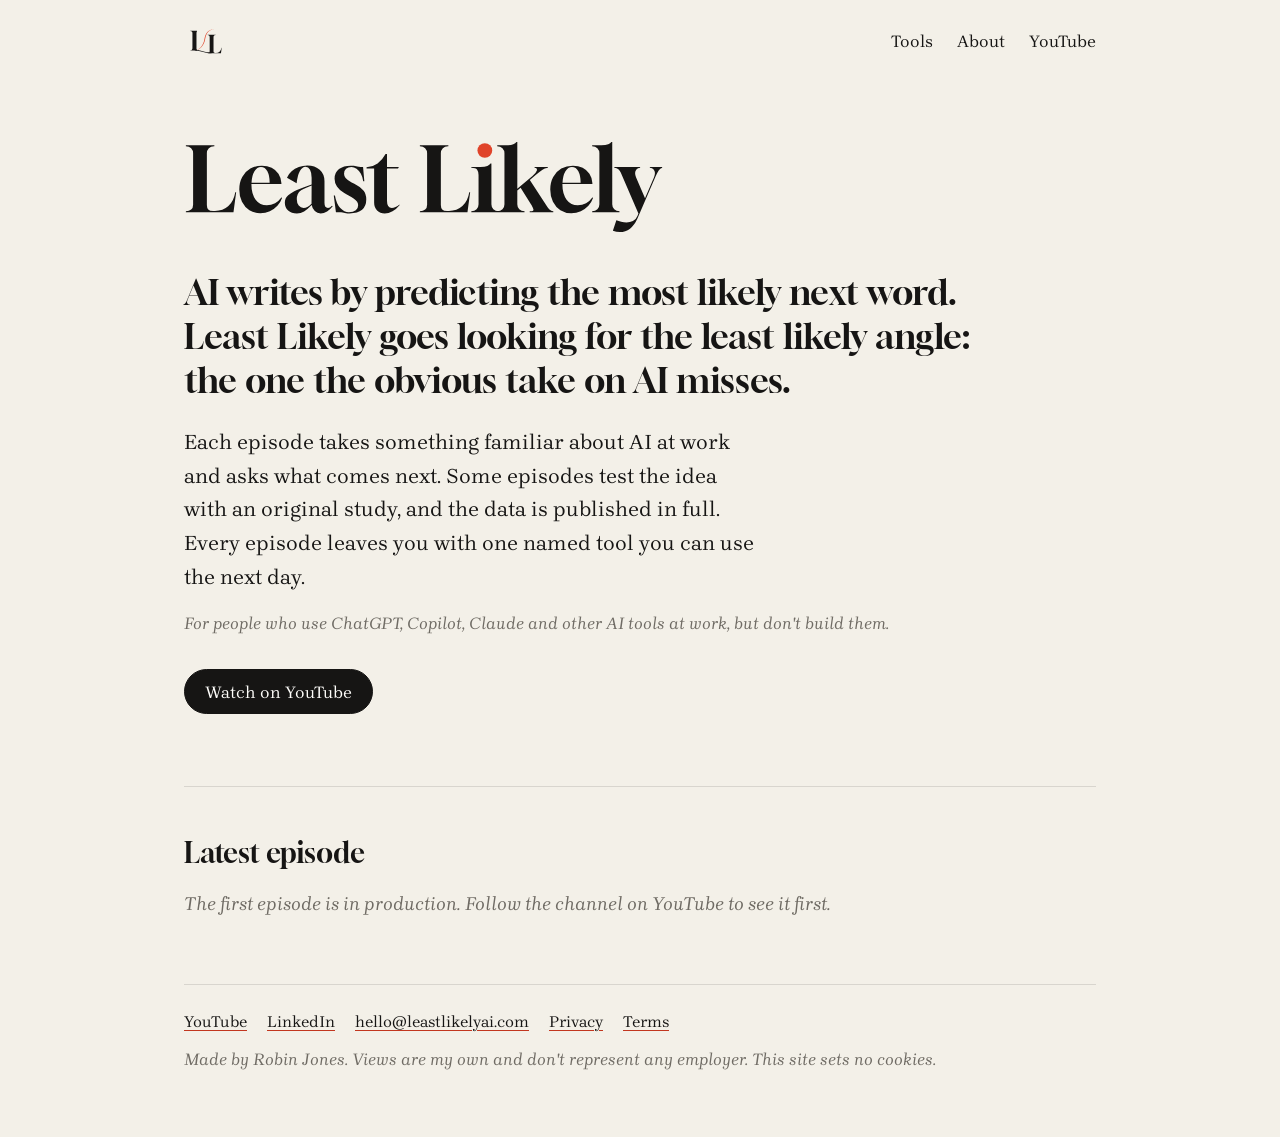
==== index.html @ 13ab7eea "Deploy 2026-11-01 20:02" ====
<!doctype html>
<html lang="en-GB">
<head>
<meta charset="utf-8">
<meta name="viewport" content="width=device-width, initial-scale=1">
<title>Least Likely</title>
<meta name="description" content="Second-order takes on AI at work, from the YouTube channel Least Likely. Original studies, published data, and one named tool per episode.">
<link rel="canonical" href="https://leastlikelyai.com/">
<meta property="og:type" content="website">
<meta property="og:site_name" content="Least Likely">
<meta property="og:title" content="Least Likely">
<meta property="og:description" content="Second-order takes on AI at work, from the YouTube channel Least Likely. Original studies, published data, and one named tool per episode.">
<meta property="og:url" content="https://leastlikelyai.com/">
<meta property="og:image" content="https://leastlikelyai.com/assets/social-card.png">
<meta property="og:image:width" content="1200">
<meta property="og:image:height" content="630">
<meta name="twitter:card" content="summary_large_image">
<meta name="theme-color" content="#F3F0E8">
<link rel="icon" href="/assets/favicon.svg" type="image/svg+xml">
<link rel="icon" href="/assets/favicon-32.png" sizes="32x32" type="image/png">
<link rel="apple-touch-icon" href="/assets/apple-touch-icon.png">
<link rel="preload" href="/assets/fonts/brygada.woff" as="font" type="font/woff" crossorigin>
<link rel="stylesheet" href="/assets/style.css?v=2395149f">
</head>
<body>
<div class="wrap">
<header class="site-head">
  <a class="mark" href="/" aria-label="Least Likely: home"><img src="/assets/monogram.svg" alt="" width="44" height="44"></a>
  <nav aria-label="Main">
    <a href="/tools/">Tools</a>
    <a href="/about/">About</a>
    <a href="https://www.youtube.com/@LeastLikelyai">YouTube</a>
  </nav>
</header>
<main>
<section class="hero">
  <h1><img src="/assets/wordmark.svg" alt="Least Likely" width="1075" height="211"></h1>
  <p class="keyline">AI writes by predicting the most likely next word. Least Likely goes looking for the least likely angle: the one the obvious take on AI misses.</p>
  <p class="lede">Each episode takes something familiar about AI at work and asks what comes next. Some episodes test the idea with an original study, and the data is published in full. Every episode leaves you with one named tool you can use the next day.</p>
  <p class="caption">For people who use ChatGPT, Copilot, Claude and other AI tools at work, but don&#x27;t build them.</p>
  <p class="actions"><a class="btn primary" href="https://www.youtube.com/@LeastLikelyai">Watch on YouTube</a></p>
</section>
<section class="section">
  <h2>Latest episode</h2>
  <p class="empty">The first episode is in production. Follow the channel on YouTube to see it first.</p>
</section>
</main>
<footer class="site-foot">
  <p class="links"><a href="https://www.youtube.com/@LeastLikelyai">YouTube</a> <a href="https://www.linkedin.com/in/robin-jones-3b584816">LinkedIn</a> <a href="mailto:hello@leastlikelyai.com">hello@leastlikelyai.com</a> <a href="/privacy/">Privacy</a> <a href="/terms/">Terms</a></p>
  <p class="caption">Made by Robin Jones. Views are my own and don&#x27;t represent any employer. This site sets no cookies.</p>
</footer>
</div>

</body>
</html>
---- assets/style.css ----
/* Least Likely website. Tokens from brand/style-guide v0.2.md:
   C1 ground, C2 page, C3 ink, C4 machine ink, C5 muted, C7 accent (deep, for small marks).
   T1 Brygada 1918 (human voice), T2 Gloock (key line, titles), T3 Martian Mono at 87.5% width (machine voice),
   T6 Brygada italic sentence-case captions. The accent is for 'notice this' only: link underlines and focus. */

@font-face { font-family: "Gloock"; src: url("fonts/gloock.woff") format("woff"); font-display: swap; }
@font-face { font-family: "Brygada 1918"; src: url("fonts/brygada.woff") format("woff"); font-weight: 400 700; font-display: swap; }
@font-face { font-family: "Brygada 1918"; src: url("fonts/brygada-italic.woff") format("woff"); font-style: italic; font-weight: 400 700; font-display: swap; }
@font-face { font-family: "Martian Mono"; src: url("fonts/martian-mono.woff") format("woff"); font-weight: 100 800; font-stretch: 75% 112.5%; font-display: swap; }

:root {
  --ground: #F3F0E8;
  --page: #FFFEFB;
  --ink: #161514;
  --machine: #3A3936;
  --muted: #6F6B64;
  --accent-deep: #C2361F;
  --rule: rgba(22, 21, 20, 0.12);
  --serif: "Brygada 1918", Georgia, serif;
  --display: "Gloock", Georgia, serif;
  --mono: "Martian Mono", ui-monospace, monospace;
  --measure: 36rem;
}

* { box-sizing: border-box; }
html { background: var(--ground); color: var(--ink); -webkit-text-size-adjust: 100%; }
body { margin: 0; font: 400 1.1875rem/1.6 var(--serif); }
img { max-width: 100%; }

a { color: inherit; text-decoration-color: var(--accent-deep); text-decoration-thickness: 1px; text-underline-offset: 0.18em; }
a:hover { text-decoration-thickness: 2px; }
:focus-visible { outline: 2px solid var(--accent-deep); outline-offset: 3px; }

.wrap { max-width: 60rem; margin: 0 auto; padding: 0 1.5rem; }

/* Header and footer */
.site-head { display: flex; align-items: center; justify-content: space-between; padding: 1.25rem 0; }
.site-head .mark img { display: block; width: 44px; height: 44px; }
.site-head nav { display: flex; gap: 1.5rem; font-size: 1.0625rem; }
.site-head nav a { text-decoration: none; }
.site-head nav a:hover, .site-head nav a[aria-current="page"] { text-decoration: underline; text-decoration-color: var(--accent-deep); }

.site-foot { border-top: 1px solid var(--rule); margin-top: 4rem; padding: 1.5rem 0 3rem; font-size: 1rem; }
.site-foot .links { display: flex; flex-wrap: wrap; gap: 0.5rem 1.25rem; margin: 0 0 0.75rem; }

main { padding: 1rem 0 0; }

/* Type roles */
h1, h2, h3 { font-family: var(--display); font-weight: 400; }
h2 { font-size: 1.75rem; line-height: 1.25; margin: 2.5rem 0 0.75rem; }
.keyline { font: 400 clamp(1.5rem, 3.4vw, 2.2rem)/1.25 var(--display); max-width: 24em; margin: 0 0 1.5rem; }
.lede { font-size: 1.3125rem; max-width: var(--measure); margin: 0 0 1rem; }
.caption { font-style: italic; color: var(--muted); font-size: 1.0625rem; margin: 0 0 1rem; }
.empty { font-style: italic; color: var(--muted); }

/* Home */
.hero { padding: 2.5rem 0 1rem; }
.hero h1 { margin: 0 0 2.25rem; }
.hero h1 img { display: block; width: min(30rem, 100%); height: auto; }

.actions { display: flex; flex-wrap: wrap; gap: 0.75rem; margin: 2rem 0 0; }
.btn { display: inline-block; padding: 0.7rem 1.25rem; border: 1.5px solid var(--ink); border-radius: 999px; font-size: 1.0625rem; line-height: 1.2; text-decoration: none; }
.btn:hover { background: var(--page); }
.btn.primary { background: var(--ink); color: var(--page); }
.btn.primary:hover { background: var(--machine); }

.section { border-top: 1px solid var(--rule); margin-top: 3.5rem; padding-top: 0.5rem; }

.episode-card { display: grid; gap: 1.25rem; }
@media (min-width: 44rem) { .episode-card { grid-template-columns: 1.2fr 1fr; align-items: center; } }
.episode-card h3 { font-size: 1.6rem; line-height: 1.2; margin: 0 0 0.5rem; }
.thumb { display: block; aspect-ratio: 16 / 9; overflow: hidden; border: 1px solid var(--rule); border-radius: 6px; background: var(--page); }
.thumb img { display: block; width: 100%; height: 100%; object-fit: cover; }

/* Prose pages (About, episodes) */
.prose { max-width: var(--measure); }
.prose h1 { font-size: clamp(2.25rem, 5vw, 3.25rem); line-height: 1.1; margin: 1.5rem 0 1.5rem; }
.prose ul, .prose ol { padding-left: 1.25rem; }
.prose li { margin: 0.35rem 0; }

/* Tool cards: the machine voice on a page */
.tool { margin: 2rem 0 2.5rem; }
.tool h2 { margin-top: 0; }
.card { background: var(--page); border: 1px solid var(--rule); border-radius: 6px; padding: 1.25rem 1.25rem 1rem; }
.card pre { margin: 0; white-space: pre-wrap; font: 400 0.9375rem/1.65 var(--mono); font-stretch: 87.5%; color: var(--machine); }
button.copy { margin-top: 0.9rem; padding: 0.4rem 0.95rem; border: 1.5px solid var(--ink); border-radius: 999px; background: var(--page); color: var(--ink); font: 400 0.9375rem/1.2 var(--serif); cursor: pointer; }
button.copy:hover { background: var(--ground); }

@media (max-width: 30rem) {
  body { font-size: 1.125rem; }
  .site-head nav { gap: 1rem; }
  .lede { font-size: 1.1875rem; }
}
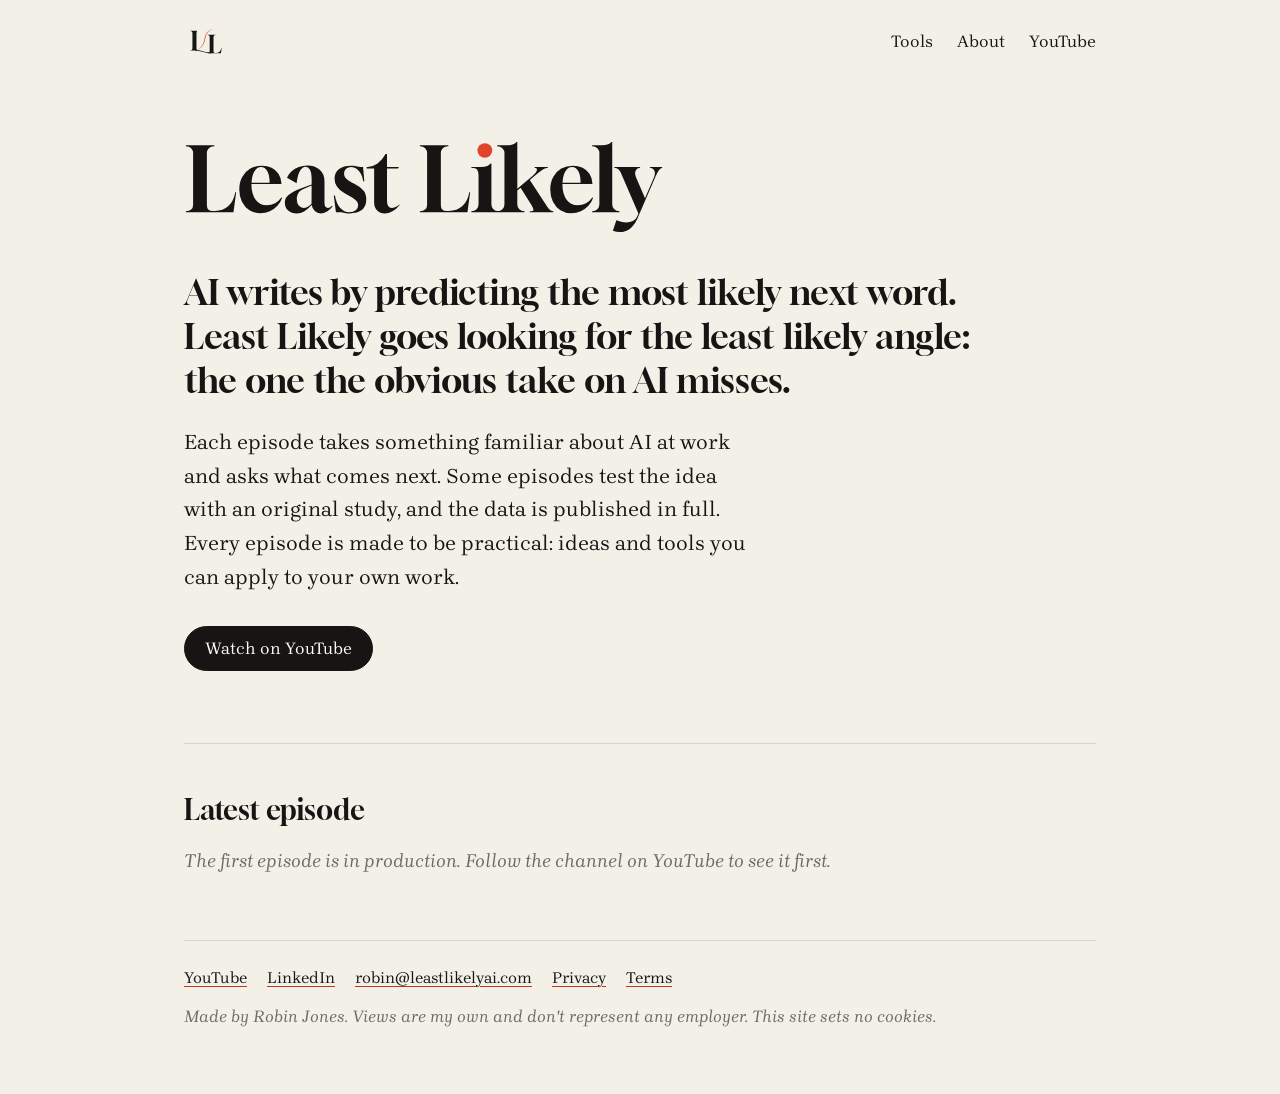
==== commit 21343b70: "Deploy 2026-11-03 09:28" ====
--- a/index.html
+++ b/index.html
@@ -4,12 +4,12 @@
 <meta charset="utf-8">
 <meta name="viewport" content="width=device-width, initial-scale=1">
 <title>Least Likely</title>
-<meta name="description" content="Second-order takes on AI at work, from the YouTube channel Least Likely. Original studies, published data, and one named tool per episode.">
+<meta name="description" content="Second-order takes on AI at work, from the YouTube channel Least Likely. Original studies, published data, and practical tools for real work.">
 <link rel="canonical" href="https://leastlikelyai.com/">
 <meta property="og:type" content="website">
 <meta property="og:site_name" content="Least Likely">
 <meta property="og:title" content="Least Likely">
-<meta property="og:description" content="Second-order takes on AI at work, from the YouTube channel Least Likely. Original studies, published data, and one named tool per episode.">
+<meta property="og:description" content="Second-order takes on AI at work, from the YouTube channel Least Likely. Original studies, published data, and practical tools for real work.">
 <meta property="og:url" content="https://leastlikelyai.com/">
 <meta property="og:image" content="https://leastlikelyai.com/assets/social-card.png">
 <meta property="og:image:width" content="1200">
@@ -20,7 +20,7 @@
 <link rel="icon" href="/assets/favicon-32.png" sizes="32x32" type="image/png">
 <link rel="apple-touch-icon" href="/assets/apple-touch-icon.png">
 <link rel="preload" href="/assets/fonts/brygada.woff" as="font" type="font/woff" crossorigin>
-<link rel="stylesheet" href="/assets/style.css?v=2395149f">
+<link rel="stylesheet" href="/assets/style.css?v=8d573629">
 </head>
 <body>
 <div class="wrap">
@@ -36,8 +36,8 @@
 <section class="hero">
   <h1><img src="/assets/wordmark.svg" alt="Least Likely" width="1075" height="211"></h1>
   <p class="keyline">AI writes by predicting the most likely next word. Least Likely goes looking for the least likely angle: the one the obvious take on AI misses.</p>
-  <p class="lede">Each episode takes something familiar about AI at work and asks what comes next. Some episodes test the idea with an original study, and the data is published in full. Every episode leaves you with one named tool you can use the next day.</p>
-  <p class="caption">For people who use ChatGPT, Copilot, Claude and other AI tools at work, but don&#x27;t build them.</p>
+  <p class="lede">Each episode takes something familiar about AI at work and asks what comes next. Some episodes test the idea with an original study, and the data is published in full. Every episode is made to be practical: ideas and tools you can apply to your own work.</p>
+  
   <p class="actions"><a class="btn primary" href="https://www.youtube.com/@LeastLikelyai">Watch on YouTube</a></p>
 </section>
 <section class="section">
@@ -46,7 +46,7 @@
 </section>
 </main>
 <footer class="site-foot">
-  <p class="links"><a href="https://www.youtube.com/@LeastLikelyai">YouTube</a> <a href="https://www.linkedin.com/in/robin-jones-3b584816">LinkedIn</a> <a href="mailto:hello@leastlikelyai.com">hello@leastlikelyai.com</a> <a href="/privacy/">Privacy</a> <a href="/terms/">Terms</a></p>
+  <p class="links"><a href="https://www.youtube.com/@LeastLikelyai">YouTube</a> <a href="https://www.linkedin.com/in/robin-jones-3b584816">LinkedIn</a> <a href="mailto:robin@leastlikelyai.com">robin@leastlikelyai.com</a> <a href="/privacy/">Privacy</a> <a href="/terms/">Terms</a></p>
   <p class="caption">Made by Robin Jones. Views are my own and don&#x27;t represent any employer. This site sets no cookies.</p>
 </footer>
 </div>
--- a/assets/style.css
+++ b/assets/style.css
@@ -77,6 +77,7 @@
 .prose h1 { font-size: clamp(2.25rem, 5vw, 3.25rem); line-height: 1.1; margin: 1.5rem 0 1.5rem; }
 .prose ul, .prose ol { padding-left: 1.25rem; }
 .prose li { margin: 0.35rem 0; }
+.prose a, .prose li, .card pre { overflow-wrap: anywhere; }   /* long source URLs mustn't widen the page on phones */
 
 /* Tool cards: the machine voice on a page */
 .tool { margin: 2rem 0 2.5rem; }
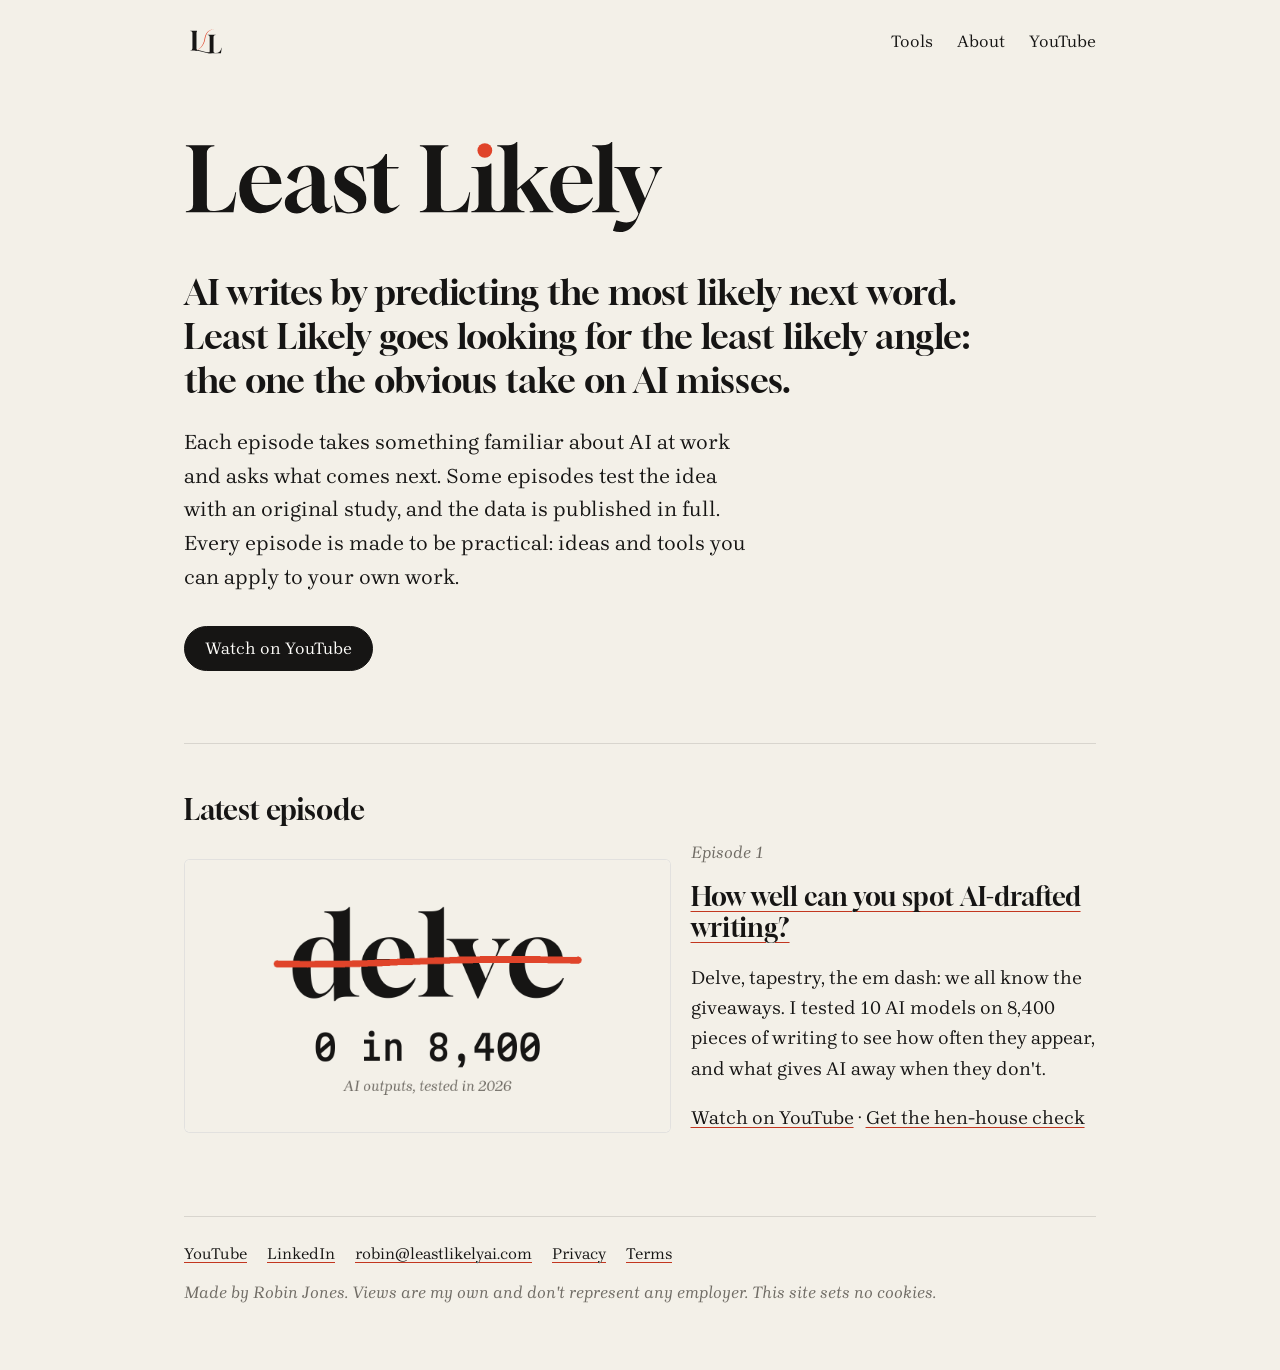
==== commit 74010c0f: "Deploy 2026-11-05 09:51" ====
--- a/index.html
+++ b/index.html
@@ -42,7 +42,15 @@
 </section>
 <section class="section">
   <h2>Latest episode</h2>
-  <p class="empty">The first episode is in production. Follow the channel on YouTube to see it first.</p>
+  <div class="episode-card">
+  <a class="thumb" href="https://www.youtube.com/watch?v=9wxGKG9DuJ0"><img src="/assets/thumbs/ep01.png" alt="" loading="lazy"></a>
+  <div>
+    <p class="caption">Episode 1</p>
+    <h3><a href="/episodes/ep01/">How well can you spot AI-drafted writing?</a></h3>
+    <p>Delve, tapestry, the em dash: we all know the giveaways. I tested 10 AI models on 8,400 pieces of writing to see how often they appear, and what gives AI away when they don&#x27;t.</p>
+    <p><a href="https://www.youtube.com/watch?v=9wxGKG9DuJ0">Watch on YouTube</a> · <a href="/episodes/ep01/">Get the hen-house check</a></p>
+  </div>
+</div>
 </section>
 </main>
 <footer class="site-foot">
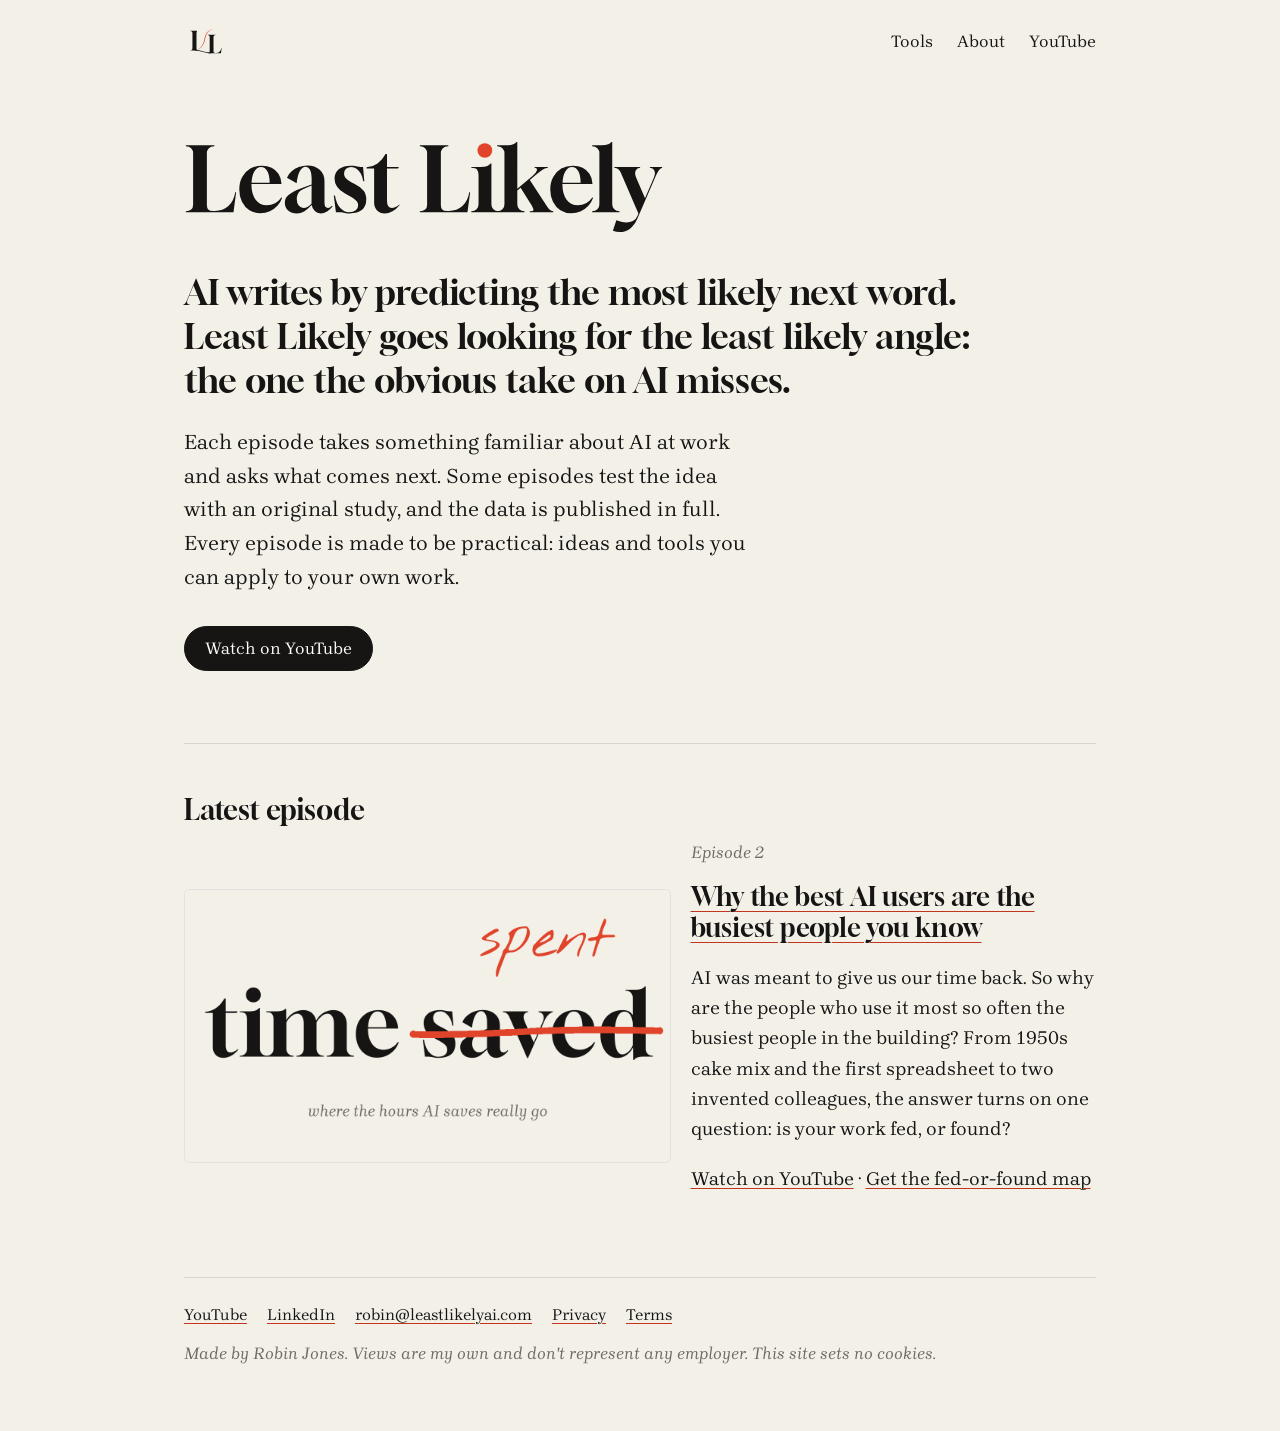
==== commit 25c55c76: "Deploy 2026-11-12 08:25" ====
--- a/index.html
+++ b/index.html
@@ -43,12 +43,12 @@
 <section class="section">
   <h2>Latest episode</h2>
   <div class="episode-card">
-  <a class="thumb" href="https://www.youtube.com/watch?v=9wxGKG9DuJ0"><img src="/assets/thumbs/ep01.png" alt="" loading="lazy"></a>
+  <a class="thumb" href="https://www.youtube.com/watch?v=30ZrI1DN_Wg"><img src="/assets/thumbs/ep02.png" alt="" loading="lazy"></a>
   <div>
-    <p class="caption">Episode 1</p>
-    <h3><a href="/episodes/ep01/">How well can you spot AI-drafted writing?</a></h3>
-    <p>Delve, tapestry, the em dash: we all know the giveaways. I tested 10 AI models on 8,400 pieces of writing to see how often they appear, and what gives AI away when they don&#x27;t.</p>
-    <p><a href="https://www.youtube.com/watch?v=9wxGKG9DuJ0">Watch on YouTube</a> · <a href="/episodes/ep01/">Get the hen-house check</a></p>
+    <p class="caption">Episode 2</p>
+    <h3><a href="/episodes/ep02/">Why the best AI users are the busiest people you know</a></h3>
+    <p>AI was meant to give us our time back. So why are the people who use it most so often the busiest people in the building? From 1950s cake mix and the first spreadsheet to two invented colleagues, the answer turns on one question: is your work fed, or found?</p>
+    <p><a href="https://www.youtube.com/watch?v=30ZrI1DN_Wg">Watch on YouTube</a> · <a href="/episodes/ep02/">Get the fed-or-found map</a></p>
   </div>
 </div>
 </section>
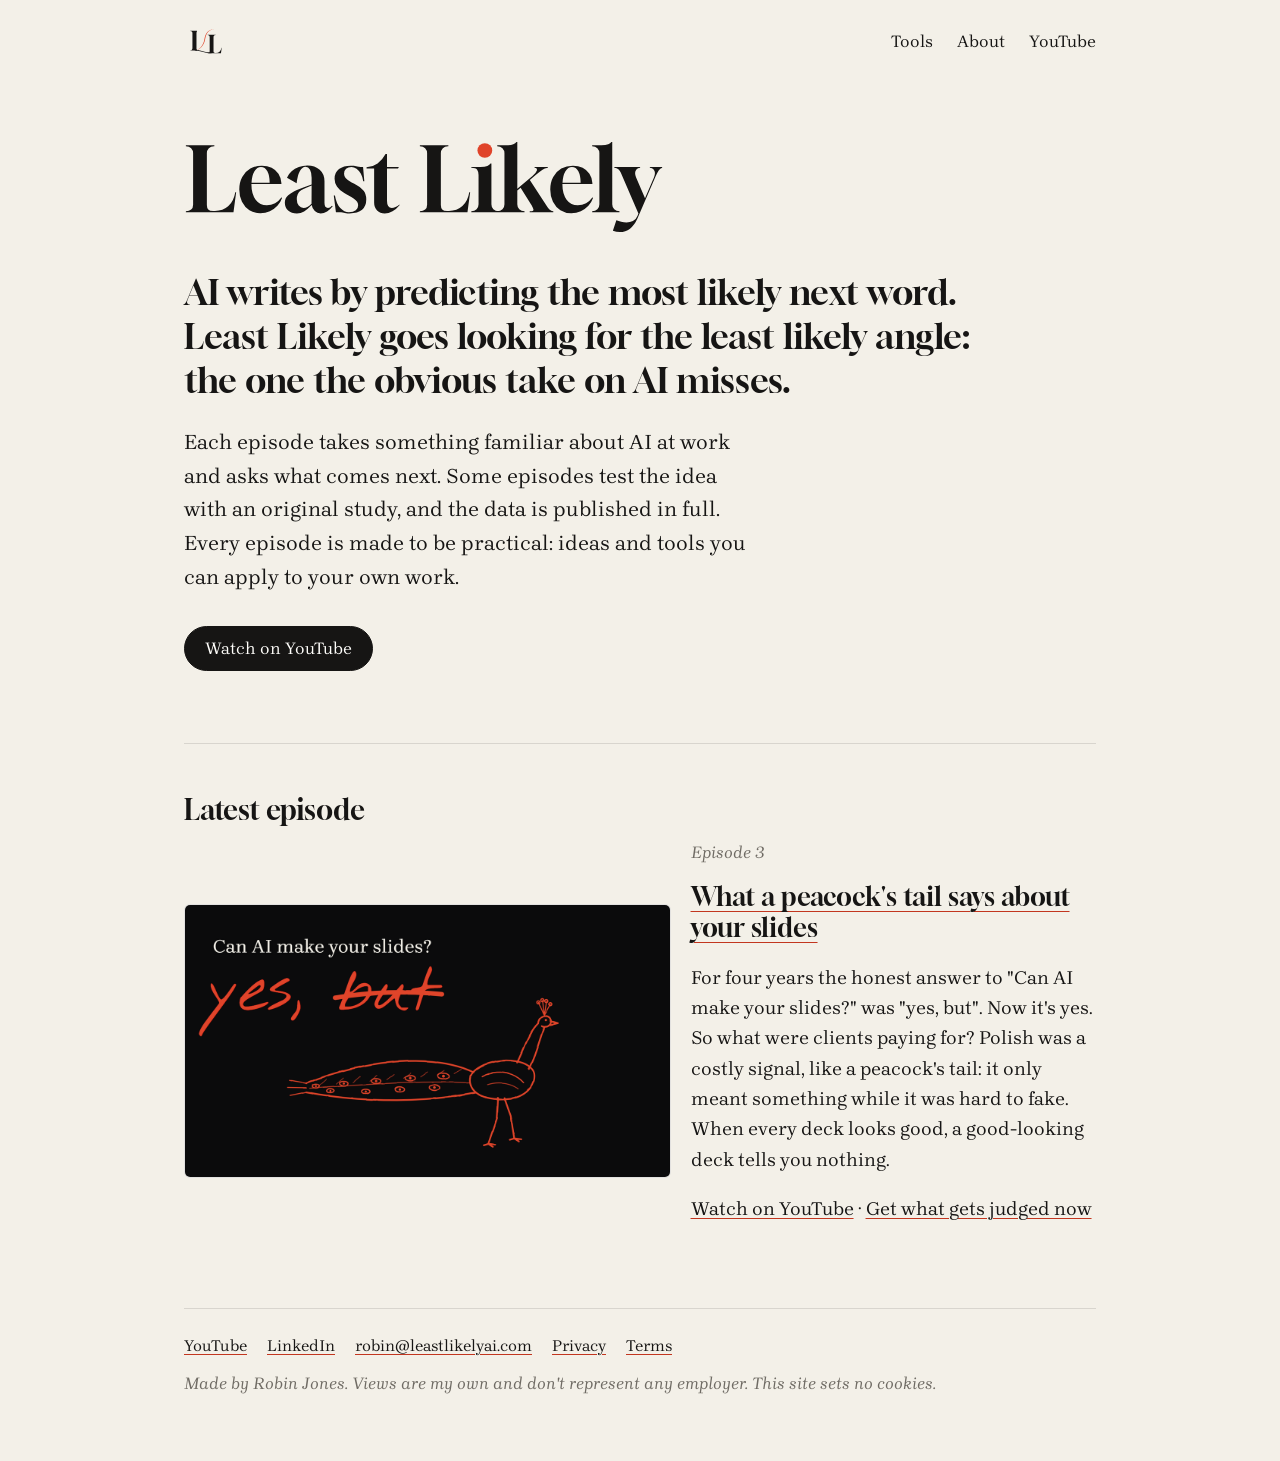
==== commit dcd232dc: "Deploy 2026-11-19 10:09" ====
--- a/index.html
+++ b/index.html
@@ -43,12 +43,12 @@
 <section class="section">
   <h2>Latest episode</h2>
   <div class="episode-card">
-  <a class="thumb" href="https://www.youtube.com/watch?v=30ZrI1DN_Wg"><img src="/assets/thumbs/ep02.png" alt="" loading="lazy"></a>
+  <a class="thumb" href="https://www.youtube.com/watch?v=Vn3_XiMtoYI"><img src="/assets/thumbs/ep03.png" alt="" loading="lazy"></a>
   <div>
-    <p class="caption">Episode 2</p>
-    <h3><a href="/episodes/ep02/">Why the best AI users are the busiest people you know</a></h3>
-    <p>AI was meant to give us our time back. So why are the people who use it most so often the busiest people in the building? From 1950s cake mix and the first spreadsheet to two invented colleagues, the answer turns on one question: is your work fed, or found?</p>
-    <p><a href="https://www.youtube.com/watch?v=30ZrI1DN_Wg">Watch on YouTube</a> · <a href="/episodes/ep02/">Get the fed-or-found map</a></p>
+    <p class="caption">Episode 3</p>
+    <h3><a href="/episodes/ep03/">What a peacock&#x27;s tail says about your slides</a></h3>
+    <p>For four years the honest answer to &quot;Can AI make your slides?&quot; was &quot;yes, but&quot;. Now it&#x27;s yes. So what were clients paying for? Polish was a costly signal, like a peacock&#x27;s tail: it only meant something while it was hard to fake. When every deck looks good, a good-looking deck tells you nothing.</p>
+    <p><a href="https://www.youtube.com/watch?v=Vn3_XiMtoYI">Watch on YouTube</a> · <a href="/episodes/ep03/">Get what gets judged now</a></p>
   </div>
 </div>
 </section>
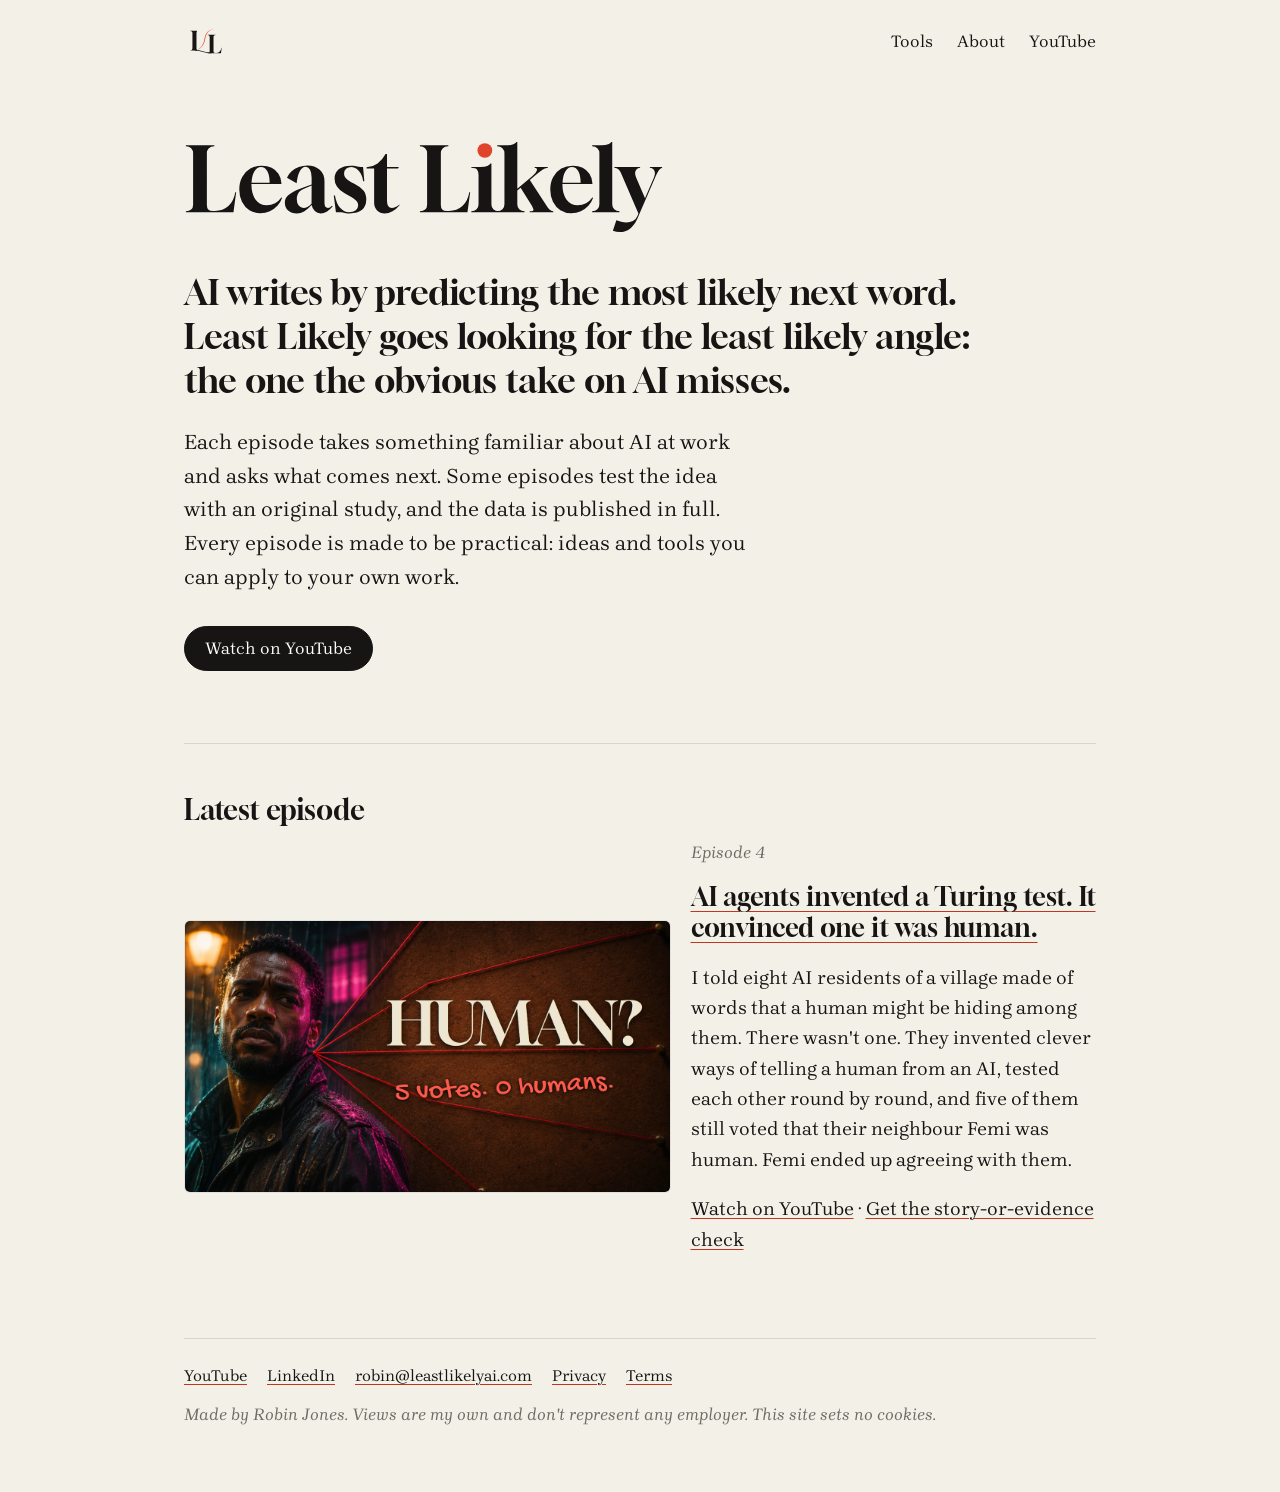
==== commit 33971f1d: "Deploy 2026-11-26 08:47" ====
--- a/index.html
+++ b/index.html
@@ -43,12 +43,12 @@
 <section class="section">
   <h2>Latest episode</h2>
   <div class="episode-card">
-  <a class="thumb" href="https://www.youtube.com/watch?v=Vn3_XiMtoYI"><img src="/assets/thumbs/ep03.png" alt="" loading="lazy"></a>
+  <a class="thumb" href="https://www.youtube.com/watch?v=lN78A-hdGDU"><img src="/assets/thumbs/ep04.png" alt="" loading="lazy"></a>
   <div>
-    <p class="caption">Episode 3</p>
-    <h3><a href="/episodes/ep03/">What a peacock&#x27;s tail says about your slides</a></h3>
-    <p>For four years the honest answer to &quot;Can AI make your slides?&quot; was &quot;yes, but&quot;. Now it&#x27;s yes. So what were clients paying for? Polish was a costly signal, like a peacock&#x27;s tail: it only meant something while it was hard to fake. When every deck looks good, a good-looking deck tells you nothing.</p>
-    <p><a href="https://www.youtube.com/watch?v=Vn3_XiMtoYI">Watch on YouTube</a> · <a href="/episodes/ep03/">Get what gets judged now</a></p>
+    <p class="caption">Episode 4</p>
+    <h3><a href="/episodes/ep04/">AI agents invented a Turing test. It convinced one it was human.</a></h3>
+    <p>I told eight AI residents of a village made of words that a human might be hiding among them. There wasn&#x27;t one. They invented clever ways of telling a human from an AI, tested each other round by round, and five of them still voted that their neighbour Femi was human. Femi ended up agreeing with them.</p>
+    <p><a href="https://www.youtube.com/watch?v=lN78A-hdGDU">Watch on YouTube</a> · <a href="/episodes/ep04/">Get the story-or-evidence check</a></p>
   </div>
 </div>
 </section>
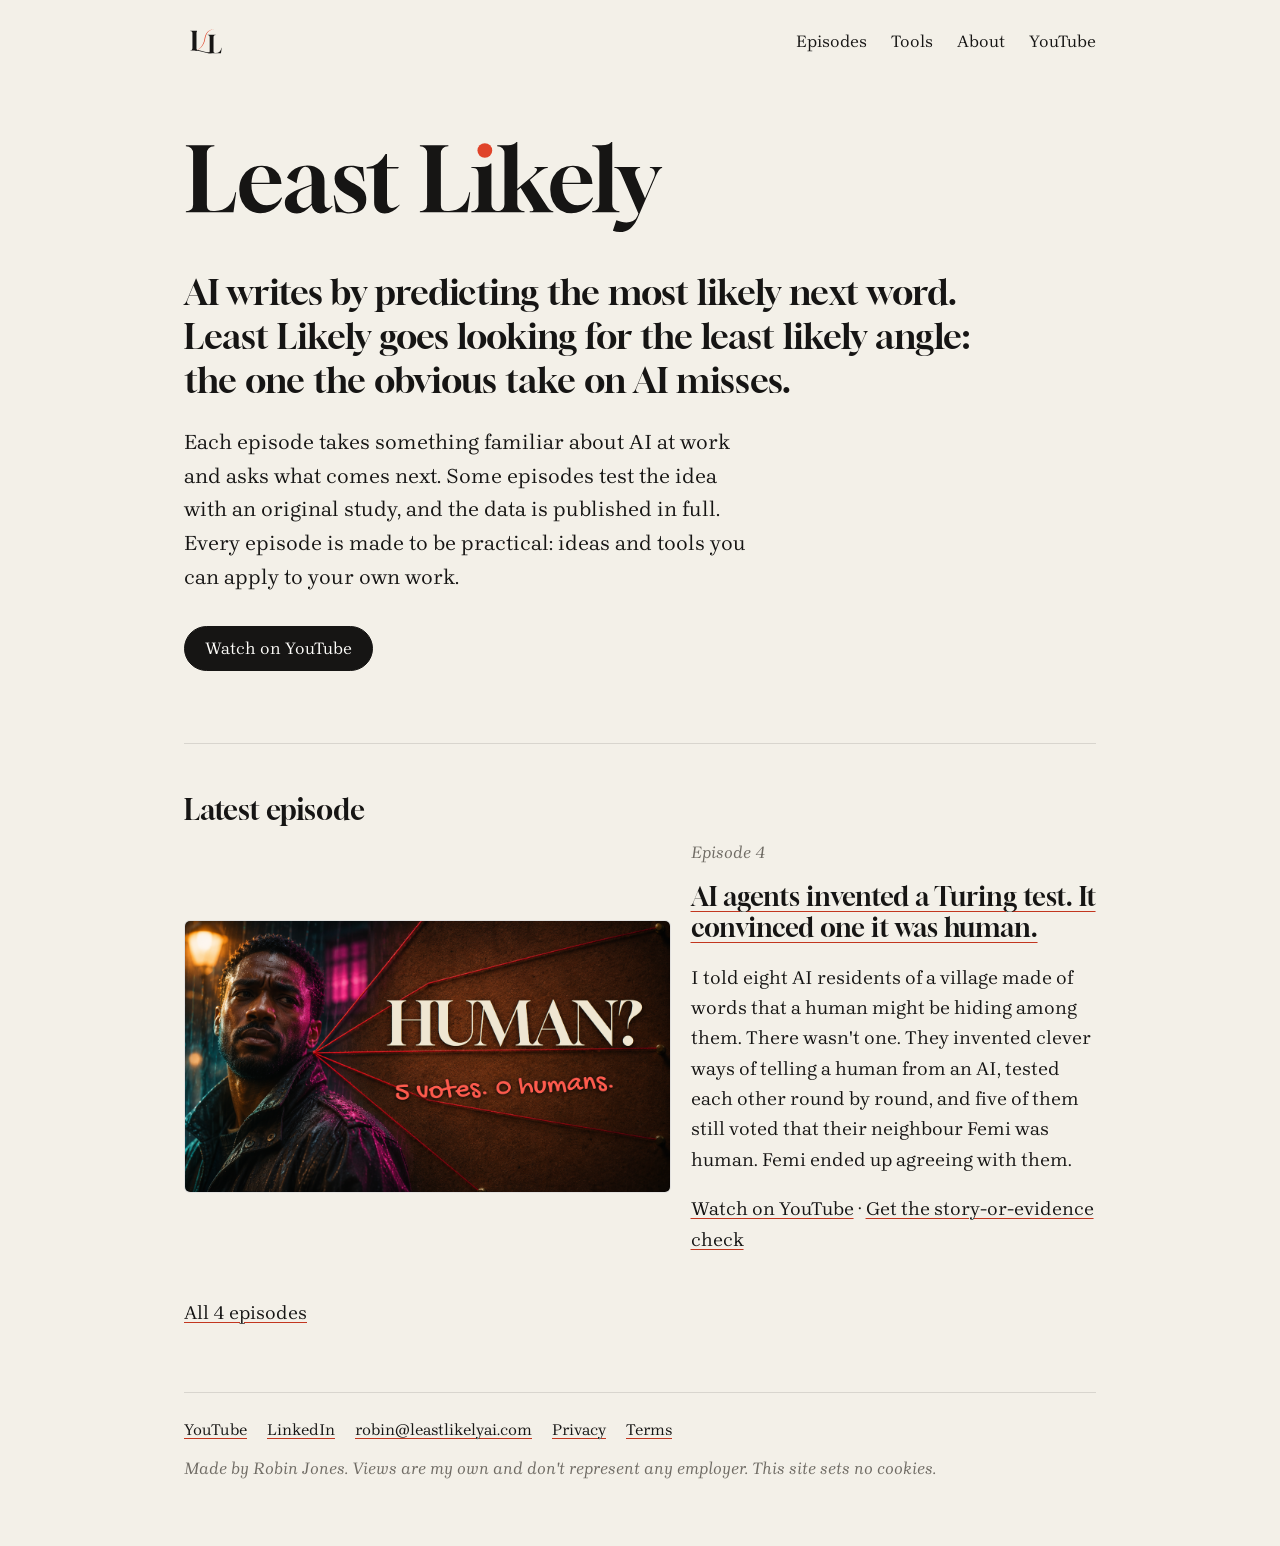
==== commit 7f1ce4c1: "Deploy 2026-11-26 08:50" ====
--- a/index.html
+++ b/index.html
@@ -20,13 +20,14 @@
 <link rel="icon" href="/assets/favicon-32.png" sizes="32x32" type="image/png">
 <link rel="apple-touch-icon" href="/assets/apple-touch-icon.png">
 <link rel="preload" href="/assets/fonts/brygada.woff" as="font" type="font/woff" crossorigin>
-<link rel="stylesheet" href="/assets/style.css?v=8d573629">
+<link rel="stylesheet" href="/assets/style.css?v=a138860f">
 </head>
 <body>
 <div class="wrap">
 <header class="site-head">
   <a class="mark" href="/" aria-label="Least Likely: home"><img src="/assets/monogram.svg" alt="" width="44" height="44"></a>
   <nav aria-label="Main">
+    <a href="/episodes/">Episodes</a>
     <a href="/tools/">Tools</a>
     <a href="/about/">About</a>
     <a href="https://www.youtube.com/@LeastLikelyai">YouTube</a>
@@ -51,6 +52,7 @@
     <p><a href="https://www.youtube.com/watch?v=lN78A-hdGDU">Watch on YouTube</a> · <a href="/episodes/ep04/">Get the story-or-evidence check</a></p>
   </div>
 </div>
+<p class="more"><a href="/episodes/">All 4 episodes</a></p>
 </section>
 </main>
 <footer class="site-foot">
--- a/assets/style.css
+++ b/assets/style.css
@@ -72,6 +72,14 @@
 .thumb { display: block; aspect-ratio: 16 / 9; overflow: hidden; border: 1px solid var(--rule); border-radius: 6px; background: var(--page); }
 .thumb img { display: block; width: 100%; height: 100%; object-fit: cover; }
 
+/* Episodes index (v0.5) */
+.episodes h1 { font-size: clamp(2.25rem, 5vw, 3.25rem); line-height: 1.1; margin: 1.5rem 0 1rem; }
+.episodes .intro { max-width: var(--measure); }
+.episode-list { list-style: none; padding: 0; margin: 2rem 0 0; }
+.episode-list > li { border-top: 1px solid var(--rule); padding: 2rem 0; }
+.episode-list h2 { font-size: 1.6rem; line-height: 1.2; margin: 0 0 0.5rem; }
+.more { margin-top: 1.5rem; }
+
 /* Prose pages (About, episodes) */
 .prose { max-width: var(--measure); }
 .prose h1 { font-size: clamp(2.25rem, 5vw, 3.25rem); line-height: 1.1; margin: 1.5rem 0 1.5rem; }
